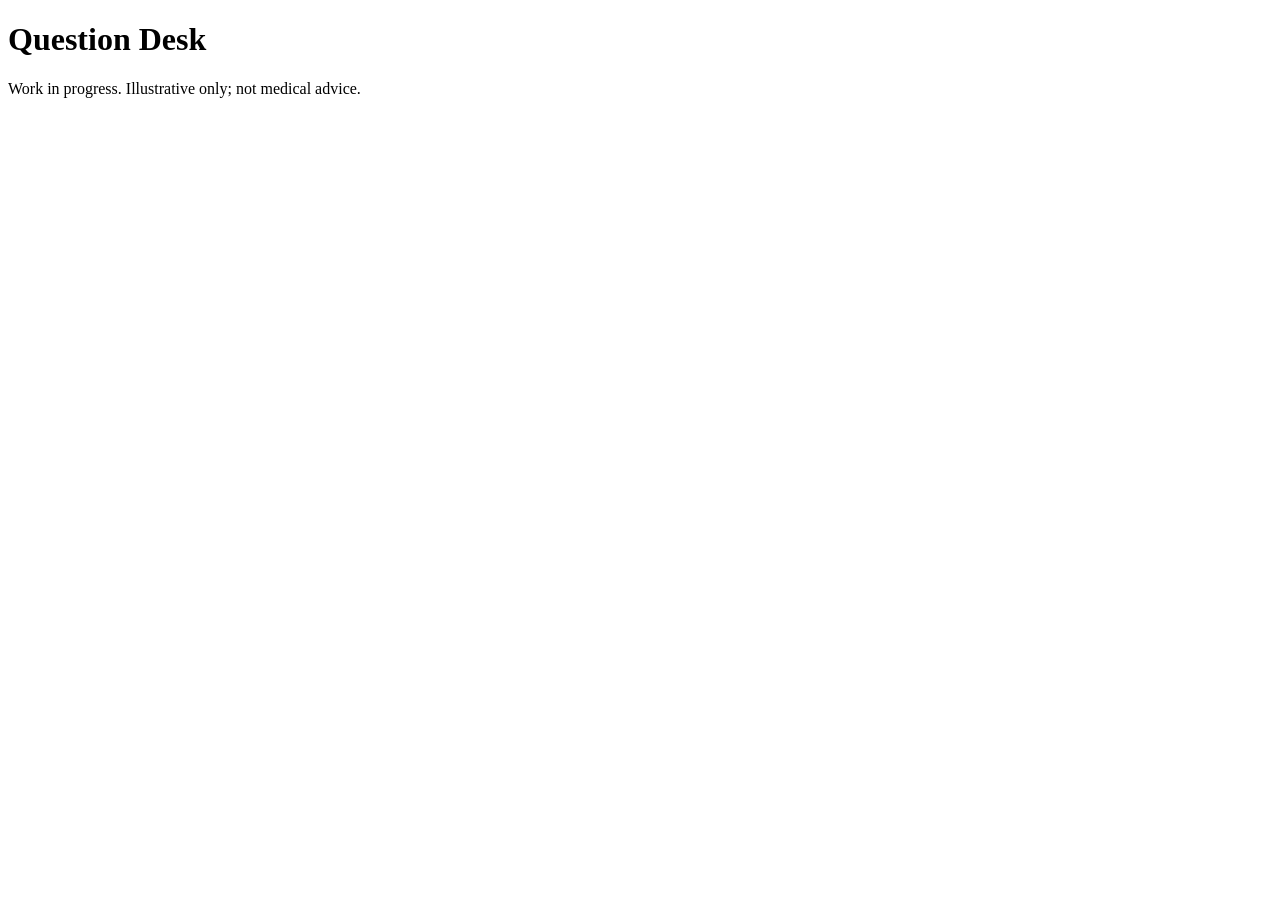
==== question-desk/index.html @ a33c11fd "Scaffold Evidence Steward and Question Desk sites Co-Authored-By: Claude Opus 5.5 <noreply@anthropic" ====
<!doctype html><html lang="en"><head><meta charset="utf-8"><title>Question Desk (work in progress)</title></head>
<body><h1>Question Desk</h1><p>Work in progress. Illustrative only; not medical advice.</p></body></html>
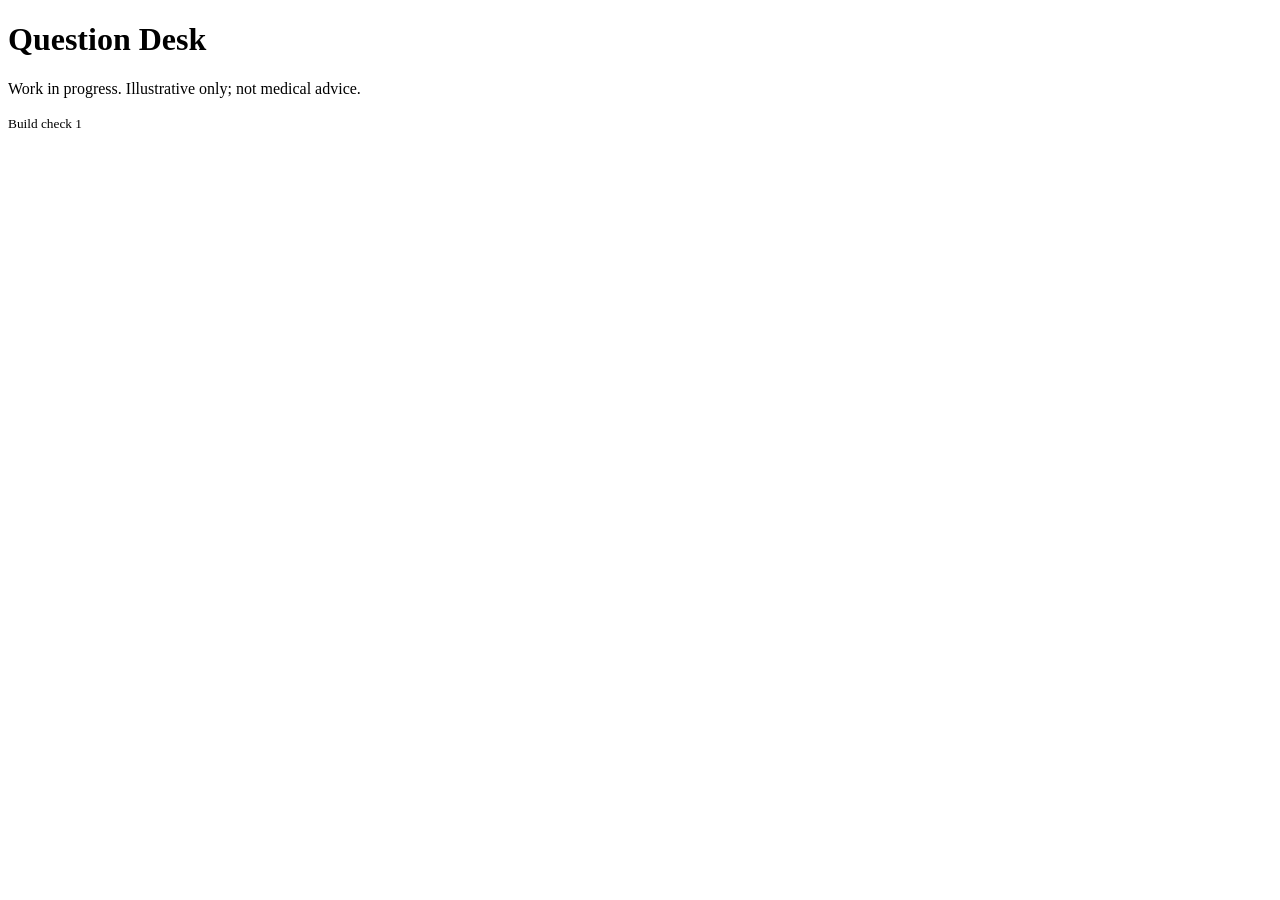
==== commit 64787872: "Test automatic Cloudflare build Co-Authored-By: Claude Opus 5.5 <noreply@anthropic.com> Claude-Sessi" ====
--- a/question-desk/index.html
+++ b/question-desk/index.html
@@ -1,2 +1,2 @@
 <!doctype html><html lang="en"><head><meta charset="utf-8"><title>Question Desk (work in progress)</title></head>
-<body><h1>Question Desk</h1><p>Work in progress. Illustrative only; not medical advice.</p></body></html>
+<body><h1>Question Desk</h1><p>Work in progress. Illustrative only; not medical advice.</p><p><small>Build check 1</small></p></body></html>
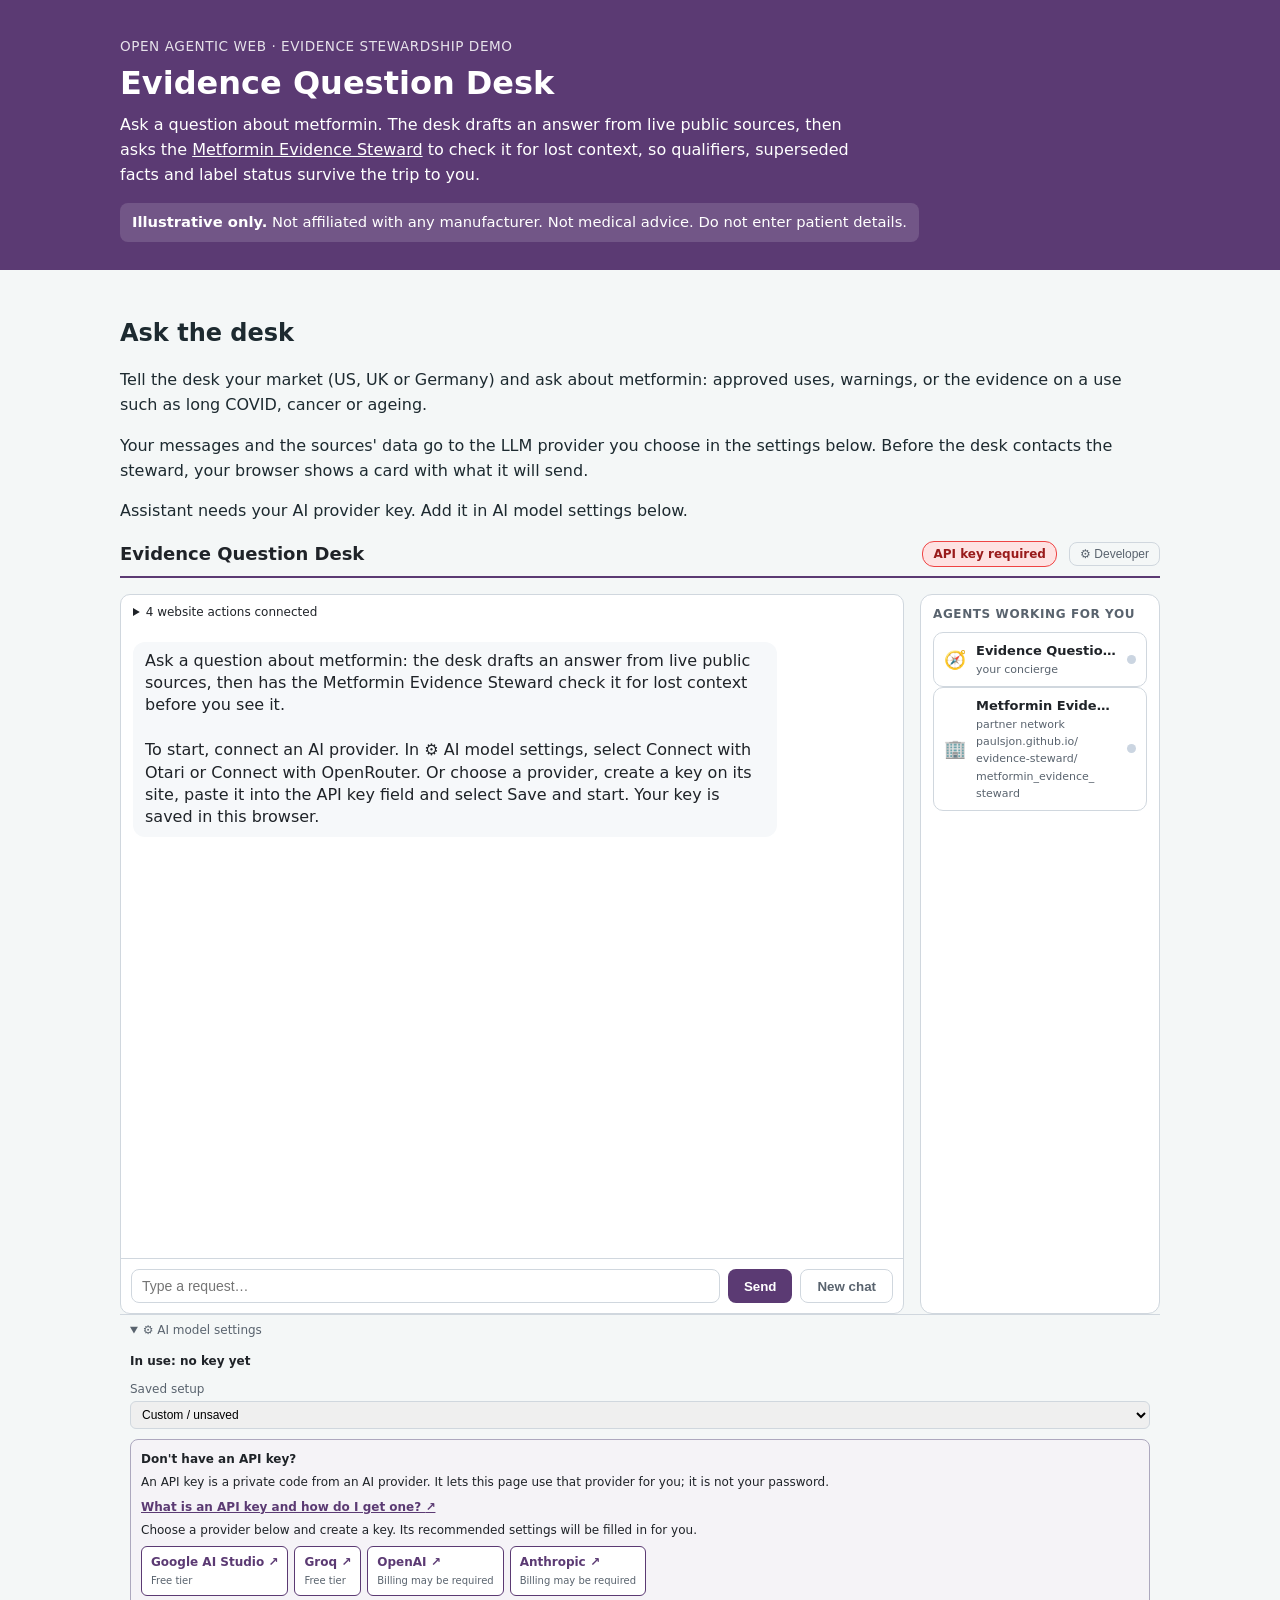
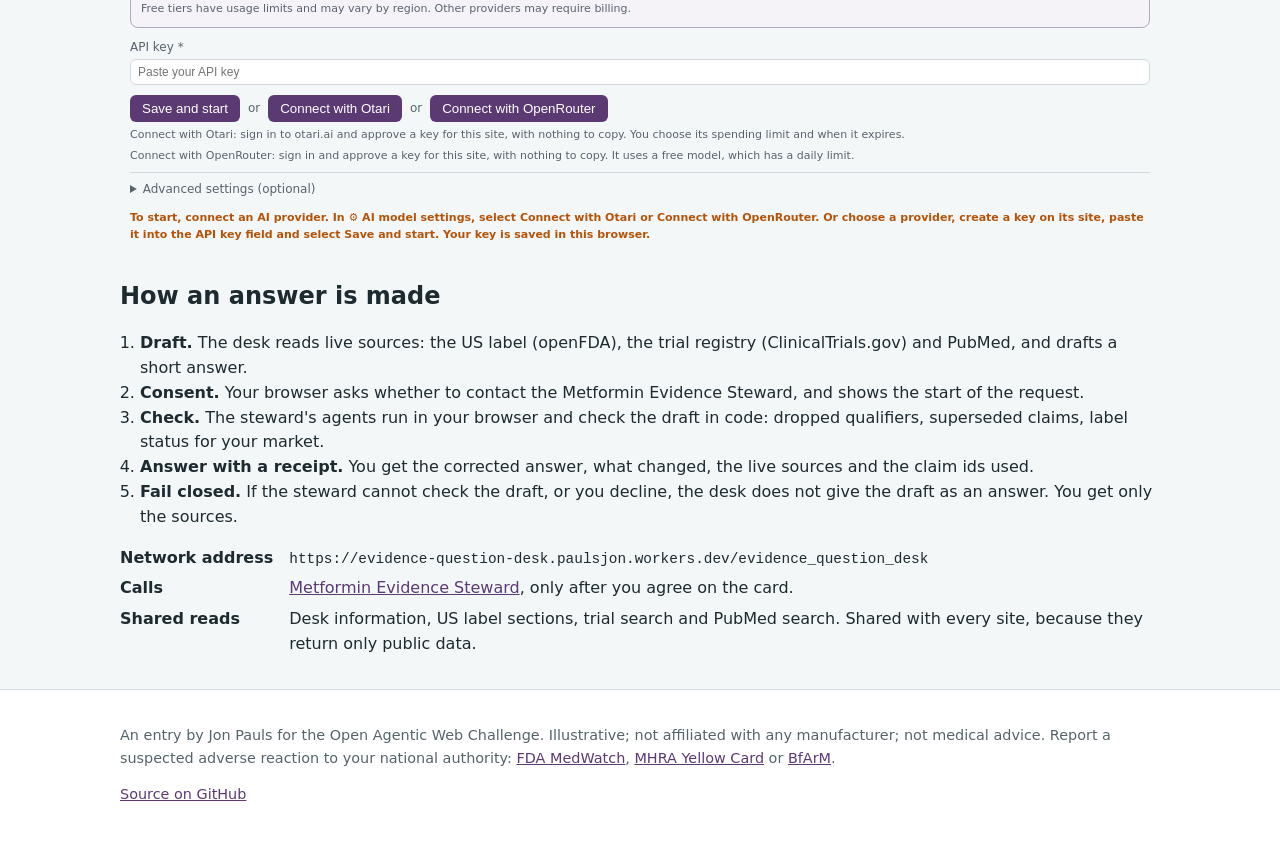
==== commit 39515ada: "Build the Evidence Question Desk (first version) Drafts answers from openFDA, ClinicalTrials.gov and" ====
--- a/question-desk/index.html
+++ b/question-desk/index.html
@@ -1,2 +1,65 @@
-<!doctype html><html lang="en"><head><meta charset="utf-8"><title>Question Desk (work in progress)</title></head>
-<body><h1>Question Desk</h1><p>Work in progress. Illustrative only; not medical advice.</p><p><small>Build check 1</small></p></body></html>
+<!doctype html>
+<html lang="en">
+<head>
+  <meta charset="utf-8">
+  <meta name="viewport" content="width=device-width, initial-scale=1">
+  <title>Evidence Question Desk</title>
+  <meta name="description" content="An illustrative medical information desk on the open agentic web: answers about metformin drafted from live public sources and checked by an evidence steward before they are shown.">
+  <link rel="icon" href="favicon.svg" type="image/svg+xml">
+  <link rel="stylesheet" href="styles.css">
+  <script type="module" src="site.js"></script>
+</head>
+<body class="desk">
+  <header class="site-header">
+    <div class="wrap">
+      <p class="eyebrow">Open agentic web · Evidence stewardship demo</p>
+      <h1>Evidence Question Desk</h1>
+      <p class="lead">Ask a question about metformin. The desk drafts an answer from live public sources, then asks the <a href="https://paulsjon.github.io/evidence-steward/">Metformin Evidence Steward</a> to check it for lost context, so qualifiers, superseded facts and label status survive the trip to you.</p>
+      <p class="banner" role="note"><strong>Illustrative only.</strong> Not affiliated with any manufacturer. Not medical advice. Do not enter patient details.</p>
+    </div>
+  </header>
+
+  <main class="wrap">
+    <section id="assistant" class="assistant" aria-labelledby="assistant-heading">
+      <h2 id="assistant-heading">Ask the desk</h2>
+      <p>Tell the desk your market (US, UK or Germany) and ask about metformin: approved uses, warnings, or the evidence on a use such as long COVID, cancer or ageing.</p>
+      <p class="assistant-note">Your messages and the sources' data go to the LLM provider you choose in the settings below. Before the desk contacts the steward, your browser shows a card with what it will send.</p>
+      <p id="assistant-status" role="status">Connecting the assistant… If this message stays, the assistant could not load.</p>
+      <div id="agent-app">
+        <div data-ns-slot="header"></div>
+        <div class="assistant-panels">
+          <div data-ns-slot="chat"></div>
+          <div data-ns-slot="agents"></div>
+        </div>
+        <div data-ns-slot="settings"></div>
+      </div>
+    </section>
+
+    <section id="how" aria-labelledby="how-heading">
+      <h2 id="how-heading">How an answer is made</h2>
+      <ol class="steps">
+        <li><strong>Draft.</strong> The desk reads live sources: the US label (openFDA), the trial registry (ClinicalTrials.gov) and PubMed, and drafts a short answer.</li>
+        <li><strong>Consent.</strong> Your browser asks whether to contact the Metformin Evidence Steward, and shows the start of the request.</li>
+        <li><strong>Check.</strong> The steward's agents run in your browser and check the draft in code: dropped qualifiers, superseded claims, label status for your market.</li>
+        <li><strong>Answer with a receipt.</strong> You get the corrected answer, what changed, the live sources and the claim ids used.</li>
+        <li><strong>Fail closed.</strong> If the steward cannot check the draft, or you decline, the desk does not give the draft as an answer. You get only the sources.</li>
+      </ol>
+      <dl class="facts">
+        <dt>Network address</dt>
+        <dd><code>https://evidence-question-desk.paulsjon.workers.dev/evidence_question_desk</code></dd>
+        <dt>Calls</dt>
+        <dd><a href="https://paulsjon.github.io/evidence-steward/">Metformin Evidence Steward</a>, only after you agree on the card.</dd>
+        <dt>Shared reads</dt>
+        <dd>Desk information, US label sections, trial search and PubMed search. Shared with every site, because they return only public data.</dd>
+      </dl>
+    </section>
+  </main>
+
+  <footer class="site-footer">
+    <div class="wrap">
+      <p>An entry by Jon Pauls for the Open Agentic Web Challenge. Illustrative; not affiliated with any manufacturer; not medical advice. Report a suspected adverse reaction to your national authority: <a href="https://www.fda.gov/safety/medwatch-fda-safety-information-and-adverse-event-reporting-program">FDA MedWatch</a>, <a href="https://yellowcard.mhra.gov.uk/">MHRA Yellow Card</a> or <a href="https://www.bfarm.de/EN/Medicinal-products/Pharmacovigilance/_node.html">BfArM</a>.</p>
+      <p><a href="https://github.com/paulsjon/evidence-steward">Source on GitHub</a></p>
+    </div>
+  </footer>
+</body>
+</html>
--- a/question-desk/styles.css
+++ b/question-desk/styles.css
@@ -0,0 +1,154 @@
+/* Metformin Evidence Steward: quiet, document-like styling. */
+:root {
+  --ink: #1d2a30;
+  --muted: #55646b;
+  --line: #d6dde0;
+  --paper: #ffffff;
+  --wash: #f4f7f7;
+  --brand: #5b3a73;
+  --ok: #1e6b45;
+  --no: #8a3b12;
+  --grey: #5b6670;
+  --warn-bg: #fff6e0;
+}
+* { box-sizing: border-box; }
+body { margin: 0; font: 16px/1.55 system-ui, -apple-system, "Segoe UI", sans-serif; color: var(--ink); background: var(--wash); }
+.wrap { max-width: 1080px; margin: 0 auto; padding: 0 20px; }
+a { color: var(--brand); }
+code { font-size: 0.9em; overflow-wrap: anywhere; }
+h1, h2, h3, h4 { line-height: 1.25; }
+.site-header { background: var(--brand); color: #fff; padding: 36px 0 28px; }
+.site-header a { color: #fff; }
+.eyebrow { margin: 0 0 6px; font-size: 0.85rem; letter-spacing: 0.04em; text-transform: uppercase; opacity: 0.85; }
+.site-header h1 { margin: 0 0 10px; font-size: 2rem; }
+.lead { max-width: 760px; margin: 0 0 16px; }
+.banner { display: inline-block; margin: 0; padding: 8px 12px; border-radius: 8px; background: rgba(255,255,255,0.14); font-size: 0.92rem; }
+main section { margin: 32px 0; }
+.section-head { display: flex; flex-wrap: wrap; align-items: baseline; gap: 12px; justify-content: space-between; }
+.pill { margin: 0; padding: 4px 10px; border-radius: 999px; font-size: 0.85rem; }
+.pill-approved { background: #e5f4e4; color: #1e5a2a; border: 1px solid #a8d5a6; }
+.pill-pending { background: var(--warn-bg); color: #6b4a00; border: 1px solid #ecd28f; }
+.controls { display: flex; flex-wrap: wrap; gap: 8px 12px; align-items: center; margin: 8px 0 16px; }
+.controls select { font: inherit; padding: 4px 8px; }
+.hint { flex-basis: 100%; margin: 0; color: var(--muted); font-size: 0.9rem; }
+.claims { display: grid; grid-template-columns: repeat(auto-fill, minmax(320px, 1fr)); gap: 16px; }
+.claim { background: var(--paper); border: 1px solid var(--line); border-radius: 10px; padding: 16px; }
+.claim-rwe_result { border-left: 4px solid #6b5ca5; }
+.claim-head { display: flex; flex-wrap: wrap; gap: 6px; align-items: center; margin-bottom: 8px; }
+.claim-id { font-weight: 700; margin-right: 4px; }
+.badge { font-size: 0.78rem; padding: 2px 8px; border-radius: 6px; background: var(--wash); border: 1px solid var(--line); }
+.chip { font-size: 0.78rem; padding: 2px 8px; border-radius: 999px; border: 1px solid currentColor; }
+.chip-in_label { color: var(--ok); }
+.chip-not_in_label { color: var(--no); }
+.chip-not_verified, .chip-not_applicable { color: var(--grey); }
+.statement { margin: 0 0 10px; }
+.claim h4 { margin: 12px 0 4px; font-size: 0.9rem; }
+.qualifiers { margin: 0; padding-left: 20px; font-size: 0.92rem; }
+.claim-facts { display: grid; grid-template-columns: max-content 1fr; gap: 2px 12px; margin: 12px 0 0; font-size: 0.85rem; }
+.claim-facts dt { color: var(--muted); }
+.claim-facts dd { margin: 0; overflow-wrap: anywhere; }
+.sources { font-size: 0.85rem; margin: 10px 0 0; }
+.verify-note, .superseded-note, .companion-note { font-size: 0.85rem; margin: 10px 0 0; padding: 6px 8px; border-radius: 6px; background: var(--warn-bg); }
+.rwe summary { cursor: pointer; margin-top: 10px; font-weight: 600; font-size: 0.9rem; }
+.rwe ul { font-size: 0.85rem; padding-left: 20px; }
+.steps { padding-left: 20px; }
+.facts { display: grid; grid-template-columns: max-content 1fr; gap: 6px 16px; }
+.facts dt { font-weight: 600; }
+.facts dd { margin: 0; }
+.site-footer { border-top: 1px solid var(--line); padding: 20px 0 40px; color: var(--muted); font-size: 0.9rem; background: var(--paper); }
+@media (max-width: 640px) { .claim-facts, .facts { grid-template-columns: 1fr; } }
+/* Assistant layout. Append to the site's stylesheet and set the colors to the site's palette. */
+.assistant { margin-top: 48px; }
+
+/* The runtime reads these variables for its chat, settings and agent panels.
+   The chat background below also uses --ns-bg. White text sits on --ns-primary (the
+   visitor's messages, Send, and the chat form and settings buttons) and on --ns-accent
+   (Send while a turn is steered), so give both at least 4.5:1 contrast with white.
+   --ns-accent also underlines the chat header. */
+#agent-app {
+  --ns-font: system-ui, sans-serif;
+  --ns-bg: #ffffff;
+  --ns-fg: #1f2328;
+  --ns-primary: #5b3a73;
+  --ns-accent: #5b3a73;
+  --ns-border: #d0d7de;
+  --ns-panelbg: #ffffff;
+  --ns-msgbg: #f6f8fa;
+  --ns-muted: #59636e;
+}
+
+.assistant-panels {
+  display: grid;
+  grid-template-columns: minmax(0, 1fr) 240px;
+  gap: 16px;
+  margin-top: 16px;
+}
+
+/* Set the height once the runtime has mounted the chat, so a failed load leaves no
+   empty box. */
+#agent-app.ns-composed-app [data-ns-slot="chat"] { height: 720px; }
+/* The runtime gives the chat no background of its own. Keep --ns-msgbg different from
+   --ns-bg, or bot replies lose their bubble. */
+#agent-app .ns-chat { background: var(--ns-bg); }
+
+/* Site-wide form rules often stretch the runtime's own controls. Undo them here. */
+#agent-app input[type="checkbox"],
+#agent-app input[type="radio"] { width: auto; }
+#agent-app .ns-header { flex-wrap: wrap; }
+/* Site label rules add margins and bold text, and the inputs inside the labels inherit
+   the weight. */
+#agent-app .ns-settings-body label { margin: 4px 0; font-weight: 400; }
+/* Chat forms label radio groups with a legend, so site legend fonts would reach them. */
+#agent-app .ns-w-label { font-family: inherit; }
+/* Site label rules add margins to chat form fields and make their options bold. */
+#agent-app .ns-widget label { margin: 0; }
+#agent-app .ns-w-radio label,
+#agent-app .ns-w-multi label,
+#agent-app .ns-w-toggle { font-weight: 400; }
+/* The runtime sizes radio and multi-choice options but not the checkbox label. */
+#agent-app .ns-w-toggle { font-size: 13px; }
+/* The runtime spaces its buttons with gap. A site's button margin pushes Send below the input. */
+#agent-app button { margin: 0; }
+/* Chat choices are buttons with a light background. A site's button color can hide their
+   titles. */
+#agent-app .ns-w-choice { color: var(--ns-fg); }
+/* A site's button:hover background also reaches the runtime's plain buttons, behind
+   their dark text. Keep the runtime's own backgrounds. */
+#agent-app .ns-devtoggle:not(.on):hover,
+#agent-app .ns-modal-close:hover { background: transparent; }
+#agent-app .ns-w-choice:disabled:hover { background: #fafbfc; }
+/* The runtime's message rule hides the partner consent card's own background, and its
+   Decline label then has too little contrast. */
+#agent-app .ns-consent { background: #fffbeb; }
+/* While a consent card waits, the status line above it already says "Contacting", though
+   nothing has been sent. Hide it until the visitor answers. */
+#agent-app .ns-msgs:has(.ns-consent-actions) > .ns-turn-status { display: none; }
+/* Long links in a reply would run out of the bubble on a phone. "anywhere" would also
+   let the consent card's buttons shrink and split their labels. */
+#agent-app .ns-msg { overflow-wrap: break-word; }
+/* On a phone the consent card is too narrow for its three buttons in one row, and
+   "Always allow" breaks onto two lines. Keep each label whole and wrap the row. */
+#agent-app .ns-consent-actions { flex-wrap: wrap; }
+#agent-app .ns-consent-actions button { white-space: nowrap; }
+
+/* site.js and the runtime add their confirmation dialogs to <body>, outside #agent-app.
+   Site h2 rules reach the heading, and the two buttons touch. A right margin keeps
+   wrapped buttons lined up on the left. */
+body > dialog h2 { margin: 0 0 12px; font: 700 1.25em system-ui, sans-serif; }
+body > dialog button { margin-right: 8px; }
+/* site.js's dialog: the details in two columns, and a plain decline button, so the two
+   choices do not look the same. */
+.assistant-review { max-width: 640px; width: 85%; max-height: 85vh; overflow: auto; border: 1px solid #888; border-radius: 12px; padding: 24px; font: 16px system-ui, sans-serif; }
+.assistant-review dl { display: grid; grid-template-columns: fit-content(40%) 1fr; gap: 4px 16px; margin: 12px 0; }
+.assistant-review dt { font-weight: 600; }
+.assistant-review dd { margin: 0; overflow-wrap: anywhere; }
+.assistant-review details { margin: 12px 0; }
+.assistant-review pre { white-space: pre-wrap; overflow-wrap: anywhere; }
+.assistant-review .assistant-decline { background: transparent; color: inherit; border: 1px solid currentColor; }
+
+@media (max-width: 760px) {
+  .assistant-panels { grid-template-columns: 1fr; }
+  /* On a phone, each detail goes under its label, so an email is not split. */
+  .assistant-review dl { grid-template-columns: 1fr; gap: 0; }
+  .assistant-review dd { margin-bottom: 8px; }
+}
